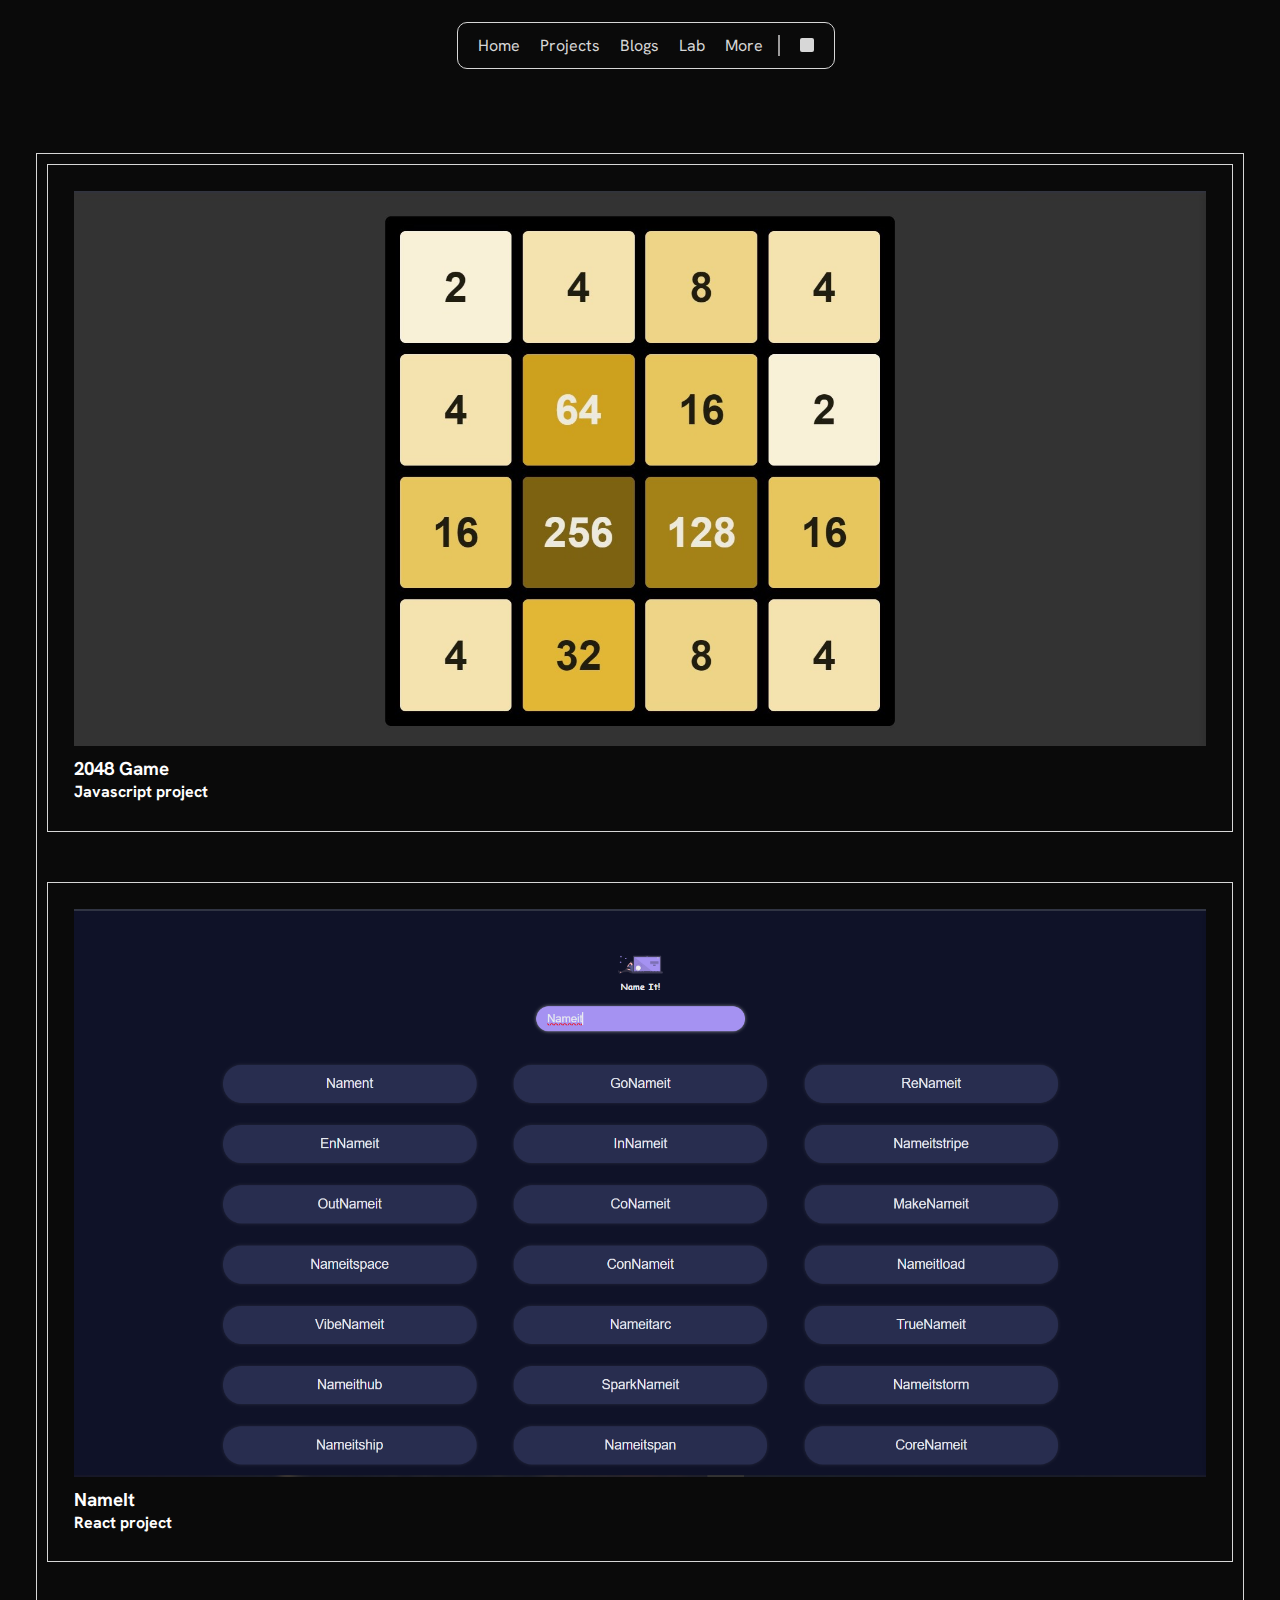
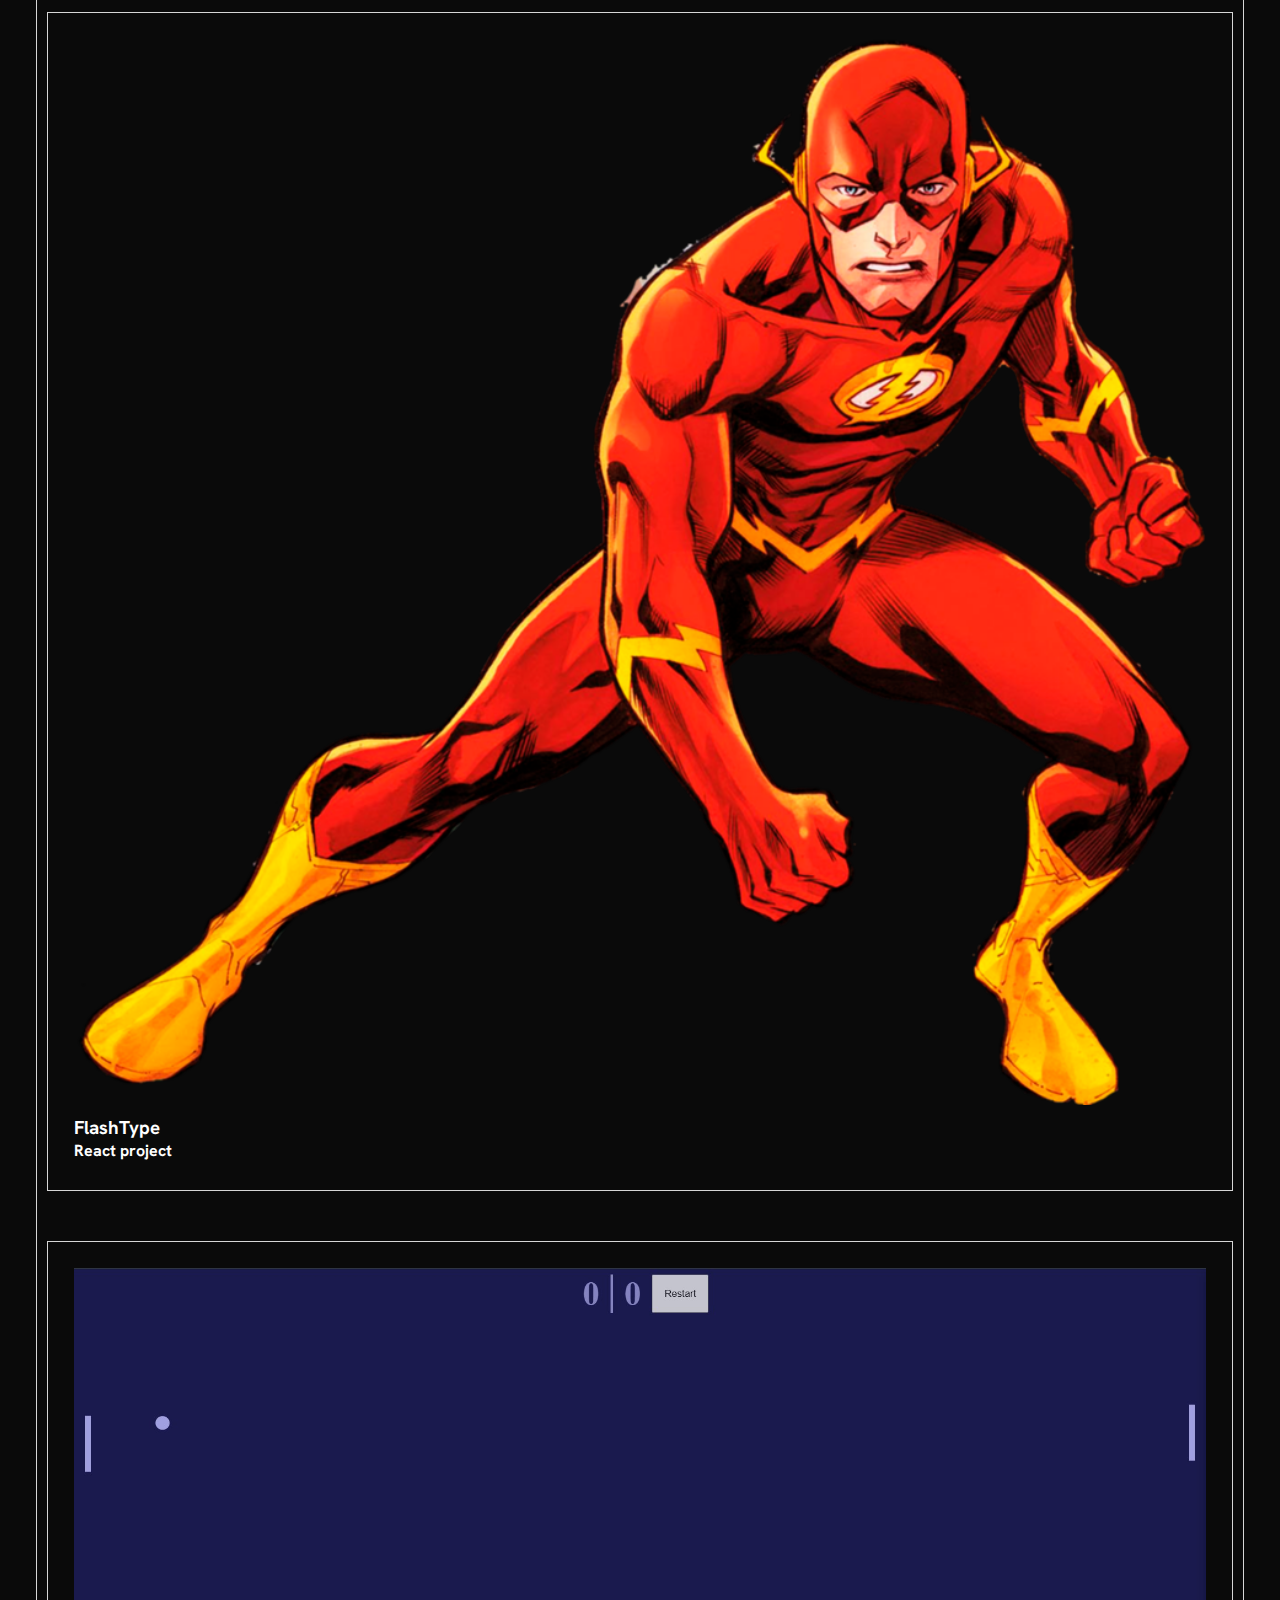
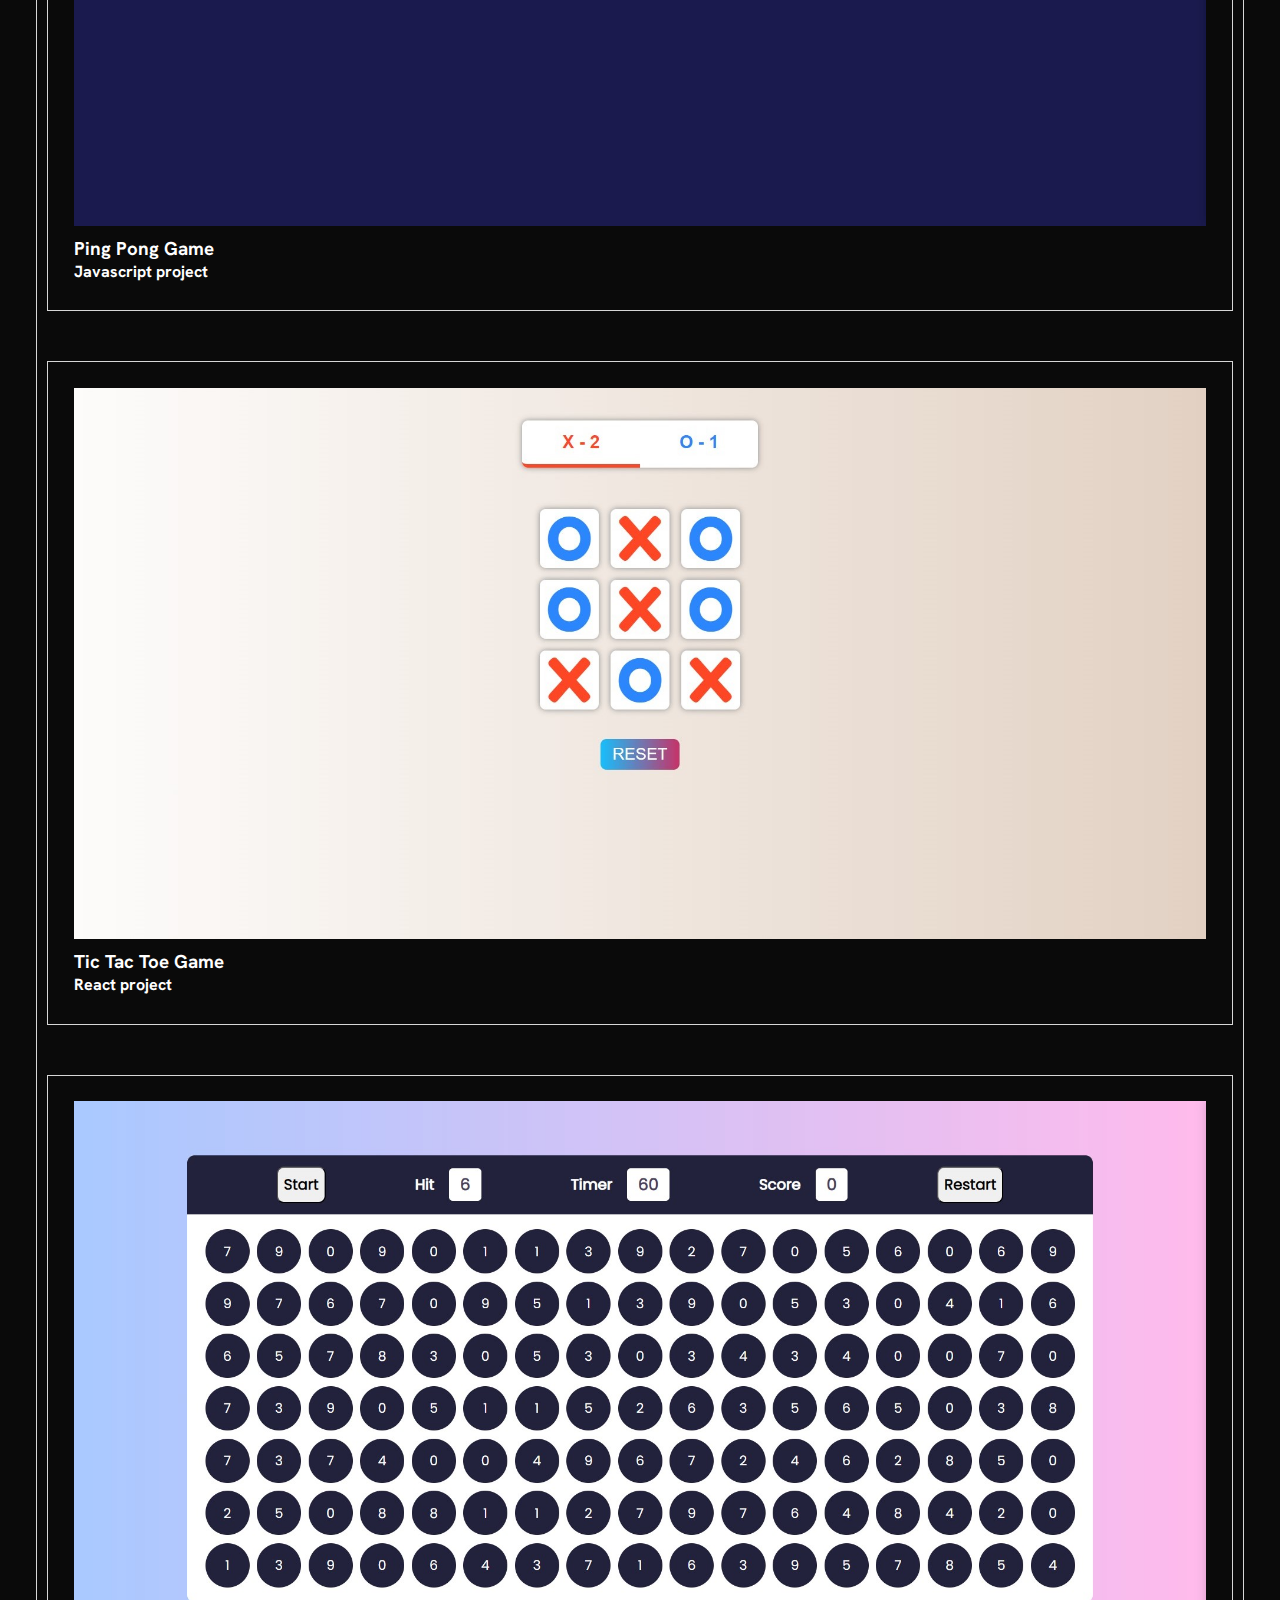
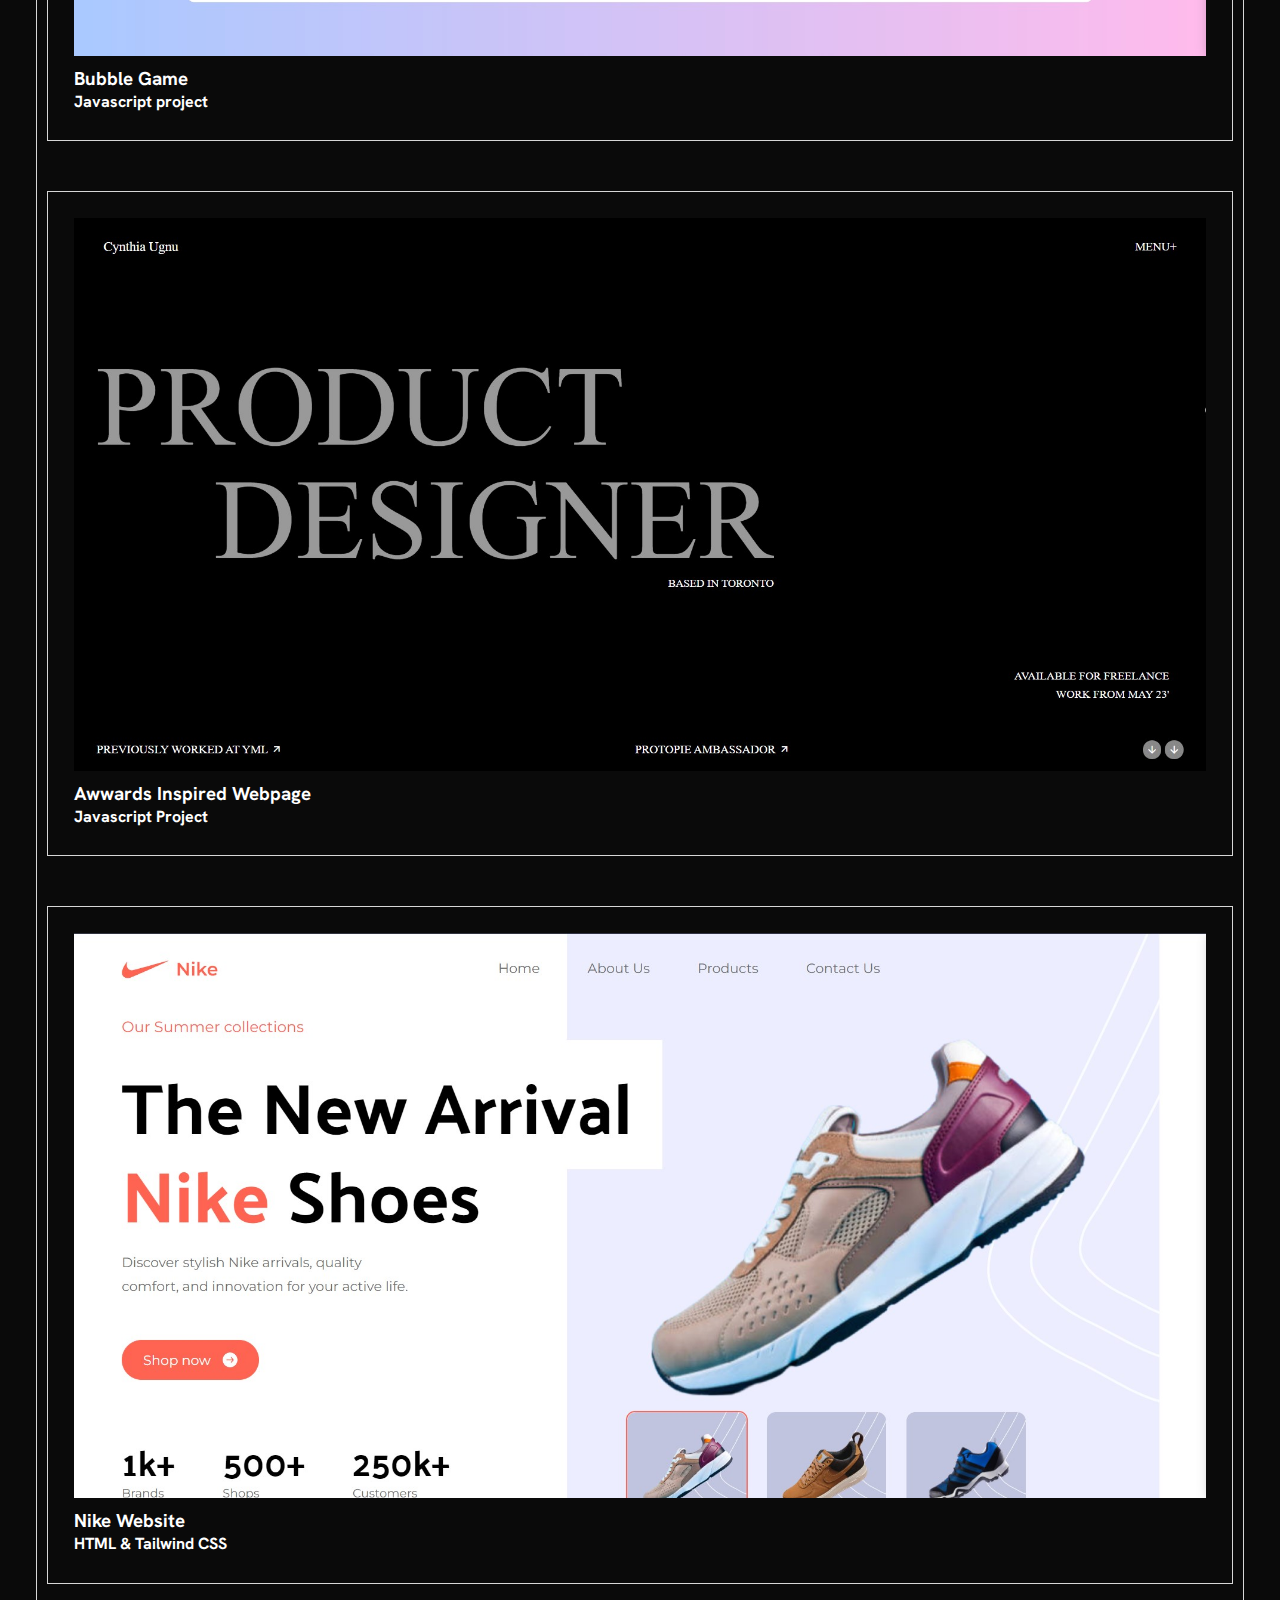
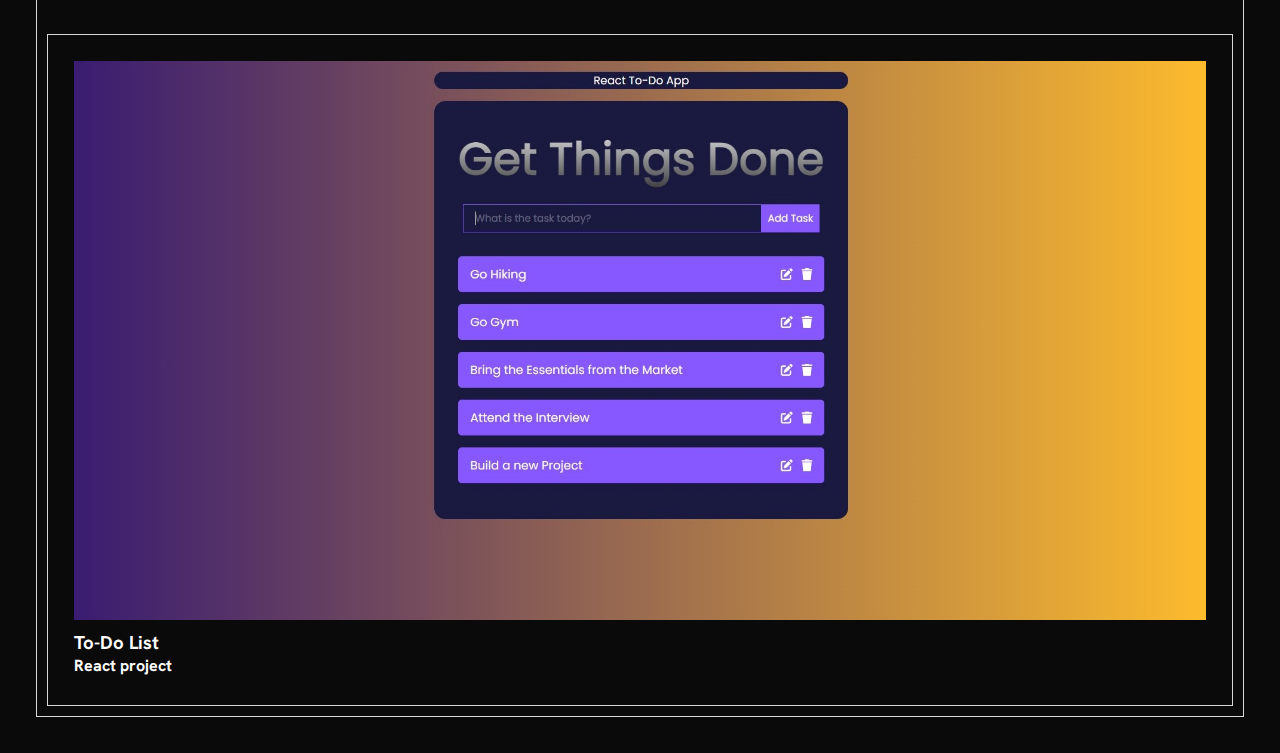
==== components/projects.html @ 7386edda "Adding day-2 files" ====
<!DOCTYPE html>
<html lang="en">

<head>
    <meta charset="UTF-8">
    <meta name="viewport" content="width=device-width, initial-scale=1.0">
    <link rel="stylesheet" href="projects.css">
    <title>Projects Page</title>
</head>

<body>
    <nav class="navbar">
        <div class="navelem">
            <div>
                <a href="../index.html">Home</a>
            </div>
            <div>
                <a href="#">Projects</a>
            </div>
            <div>
                <a href="../components/blogs.html">Blogs</a>
            </div>
            <div>
                <a href="#">Lab</a>
            </div>
            <div class="divider">
                <a href="#">More</a>
            </div>
            <div class="bgmode" id="mode">
            </div>
        </div>
    </nav>
    <main>
        <div class="gridcontainer">
            <div class="grid">
                <div class="griditems item1">
                    <a href="https://2048-game-23-10.vercel.app/">
                        <img src="../Images/projectimages/2048.jpg" alt="">
                        <h3>2048 Game</h3>
                        <h4>Javascript project</h4>
                    </a>
                </div>
                <div class="griditems item2">
                    <a href="https://aab007209.github.io/React-NameIt/">
                        <img src="../Images/projectimages/NameIt.png" alt="">
                        <h3>NameIt</h3>
                        <h4>React project</h4>
                    </a>
                </div>
                <div class="griditems item3">
                    <a href="https://github.com/AAB007209/React-FlashType">
                        <img src="../Images/projectimages/Flashtype.png" alt="">
                        <h3>FlashType</h3>
                        <h4>React project</h4>
                    </a>
                </div>
                <div class="griditems item4">
                    <a href="https://aab007209.github.io/Ping_Pong_Game/">
                        <img src="../Images/projectimages/Ping_Pong_Game.jpg" alt="">
                        <h3>Ping Pong Game</h3>
                        <h4>Javascript project</h4>
                    </a>
                </div>
                <div class="griditems item5">
                    <a href="https://github.com/AAB007209/React_Tic-Tac-Toe-App">
                        <img src="../Images/projectimages/Tic_Tac_Toe_Game.jpg" alt="">
                        <h3>Tic Tac Toe Game</h3>
                        <h4>React project</h4>
                    </a>
                </div>
                <div class="griditems item6">
                    <a href="https://aab007209.github.io/Bubble_Game/">
                        <img src="../Images/projectimages/Bubble_Game.jpg" alt="">
                        <h3>Bubble Game</h3>
                        <h4>Javascript project</h4>
                    </a>
                </div>
                <div class="griditems item5">
                    <a href="https://aab007209.github.io/Awwards_Project_1/">
                        <img src="../Images/projectimages/Awwards1.jpg" alt="">
                        <h3>Awwards Inspired Webpage</h3>
                        <h4>Javascript Project</h4>
                    </a>
                </div>
                <div class="griditems item5">
                    <a href="https://theskyfire-nike-website.netlify.app/">
                        <img src="../Images/projectimages/Nike_Website.jpg" alt="">
                        <h3>Nike Website</h3>
                        <h4>HTML & Tailwind CSS</h4>
                    </a>
                </div>
                <div class="griditems item6">
                    <a href="https://github.com/AAB007209/React_To-Do-App">
                        <img src="../Images/projectimages/To_Do_List.jpg" alt="">
                        <h3>To-Do List</h3>
                        <h4>React project</h4>
                    </a>
                </div>
            </div>
        </div>
    </main>
</body>

</html>
---- components/projects.css ----
@import url("https://fonts.googleapis.com/css2?family=Hanken+Grotesk:wght@300;400;500;600;700;800&family=Playfair+Display:wght@400;500;600;700;800;900&family=Poppins&display=swap");

*,
:after,
:before {
    box-sizing: border-box;
}

* {
    padding: 0;
    margin: 0;
    scroll-behavior: smooth;
    font-family: "Hanken Grotesk", sans-serif;
}

html,
body {
    width: 100vw;
    height: 100vh;
    background-color: #0a0a0a;
    color: #d7d7d7;
}

.navbar {
    display: flex;
    align-items: center;
    justify-content: center;
    width: 100vw;
    height: 8vh;
    margin: 1vh 0.5vw;
}

.navelem {
    display: inherit;
    align-items: inherit;
    justify-content: inherit;
    gap: 20px;
    padding: 12px 20px;
    border: 1px solid #d7d7d7;
    border-radius: 10px;
}

.navelem a {
    text-decoration: none;
    font-size: 16px;
    color: #d7d7d7;
}

.bgmode {
    background-color: #d7d7d7;
    width: 14px;
    height: 14px;
    border-radius: 2px;
}

.divider {
    padding-right: 15px;
    border-right: 2px solid #9c9b9b;
}

main {
    margin: 4vh 0;
    display: flex;
    align-items: center;
    justify-content: center;
}

.gridcontainer {
    display: flex;
    place-items: center;
    margin: 4vh;
}

.grid {
    padding: 10px;
    display: grid;
    gap: 50px 50px;
    border: 1px solid #d7d7d7;
}

.griditems {
    border: 1px solid #d7d7d7;
    padding: 2vw;
}

.griditems img {
    width: 100%;
    height: auto;
    margin-bottom: 5px;
}

.griditems h4 {
    margin-bottom: 3px;
}

.griditems a {
    text-decoration: none;
    color: #fff;
}
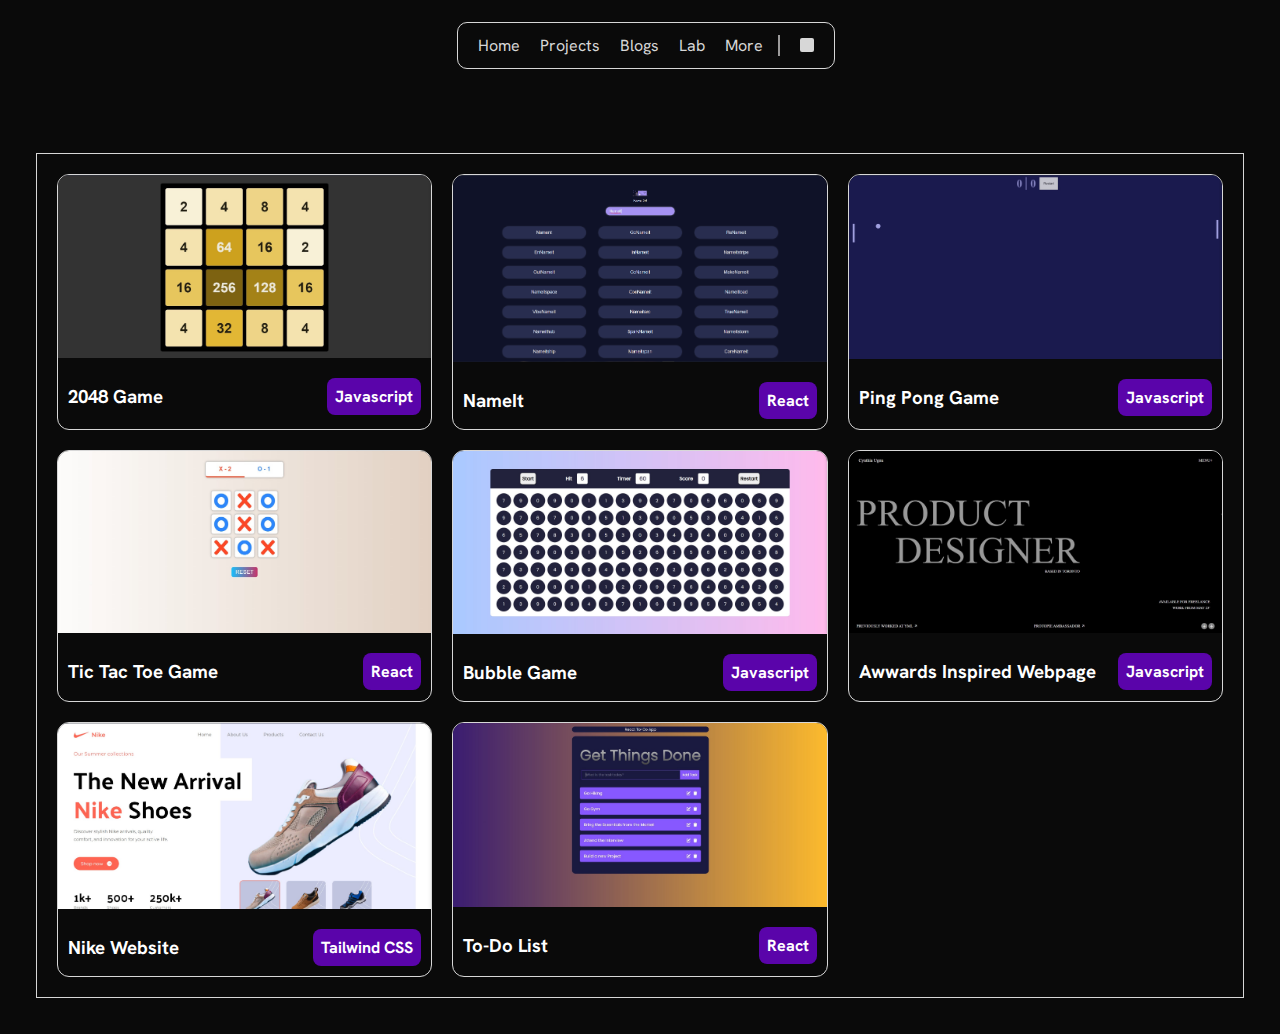
==== commit 6add78d5: ""30-11-23 Updates"" ====
--- a/components/projects.html
+++ b/components/projects.html
@@ -36,64 +36,73 @@
                 <div class="griditems item1">
                     <a href="https://2048-game-23-10.vercel.app/">
                         <img src="../Images/projectimages/2048.jpg" alt="">
-                        <h3>2048 Game</h3>
-                        <h4>Javascript project</h4>
+                        <div class="procardtext">
+                            <h3>2048 Game</h3>
+                            <h4 class="p1">Javascript</h4>
+                        </div>
                     </a>
                 </div>
                 <div class="griditems item2">
                     <a href="https://aab007209.github.io/React-NameIt/">
                         <img src="../Images/projectimages/NameIt.png" alt="">
-                        <h3>NameIt</h3>
-                        <h4>React project</h4>
-                    </a>
-                </div>
-                <div class="griditems item3">
-                    <a href="https://github.com/AAB007209/React-FlashType">
-                        <img src="../Images/projectimages/Flashtype.png" alt="">
-                        <h3>FlashType</h3>
-                        <h4>React project</h4>
+                        <div class="procardtext">
+                            <h3>NameIt</h3>
+                            <h4 class="p1">React</h4>
+                        </div>
                     </a>
                 </div>
                 <div class="griditems item4">
                     <a href="https://aab007209.github.io/Ping_Pong_Game/">
                         <img src="../Images/projectimages/Ping_Pong_Game.jpg" alt="">
-                        <h3>Ping Pong Game</h3>
-                        <h4>Javascript project</h4>
+                        <div class="procardtext">
+                            <h3>Ping Pong Game</h3>
+                            <h4 class="p1">Javascript</h4>
+                        </div>
                     </a>
                 </div>
                 <div class="griditems item5">
                     <a href="https://github.com/AAB007209/React_Tic-Tac-Toe-App">
                         <img src="../Images/projectimages/Tic_Tac_Toe_Game.jpg" alt="">
-                        <h3>Tic Tac Toe Game</h3>
-                        <h4>React project</h4>
+                        <div class="procardtext">
+                            <h3>Tic Tac Toe Game</h3>
+                            <h4 class="p1">React</h4>
+                        </div>
                     </a>
                 </div>
                 <div class="griditems item6">
                     <a href="https://aab007209.github.io/Bubble_Game/">
                         <img src="../Images/projectimages/Bubble_Game.jpg" alt="">
-                        <h3>Bubble Game</h3>
-                        <h4>Javascript project</h4>
+                        <div class="procardtext">
+                            <h3>Bubble Game</h3>
+                            <h4 class="p1">Javascript</h4>
+                        </div>
                     </a>
                 </div>
                 <div class="griditems item5">
                     <a href="https://aab007209.github.io/Awwards_Project_1/">
                         <img src="../Images/projectimages/Awwards1.jpg" alt="">
-                        <h3>Awwards Inspired Webpage</h3>
-                        <h4>Javascript Project</h4>
+                        <div class="procardtext">
+                            <h3>Awwards Inspired Webpage</h3>
+                            <h4 class="p1">Javascript</h4>
+                        </div>
                     </a>
                 </div>
                 <div class="griditems item5">
                     <a href="https://theskyfire-nike-website.netlify.app/">
                         <img src="../Images/projectimages/Nike_Website.jpg" alt="">
-                        <h3>Nike Website</h3>
-                        <h4>HTML & Tailwind CSS</h4>
+                        <div class="procardtext">
+                            <h3>Nike Website</h3>
+                            <h4 class="p1">Tailwind CSS</h4>
+                        </div>
                     </a>
                 </div>
                 <div class="griditems item6">
                     <a href="https://github.com/AAB007209/React_To-Do-App">
                         <img src="../Images/projectimages/To_Do_List.jpg" alt="">
-                        <h3>To-Do List</h3>
-                        <h4>React project</h4>
+                        <div class="procardtext">
+                            <h3>To-Do List</h3>
+                            <h4 class="p1">React</h4>
+                        </div>
                     </a>
                 </div>
             </div>
--- a/components/projects.css
+++ b/components/projects.css
@@ -72,28 +72,82 @@
 }
 
 .grid {
-    padding: 10px;
+    padding: 20px;
     display: grid;
-    gap: 50px 50px;
+    gap: 30px;
     border: 1px solid #d7d7d7;
 }
 
 .griditems {
     border: 1px solid #d7d7d7;
-    padding: 2vw;
+    border-radius: 12px;
+    overflow: hidden;
 }
 
 .griditems img {
     width: 100%;
     height: auto;
-    margin-bottom: 5px;
 }
 
-.griditems h4 {
-    margin-bottom: 3px;
+.procardtext {
+    color: white;
+    display: flex;
+    align-items: center;
+    justify-content: space-between;
+    padding: 10px;
+}
+
+.p1 {
+    background-color: rgb(90, 4, 170);
+    padding: 8px;
+    border-radius: 8px;
 }
 
 .griditems a {
     text-decoration: none;
-    color: #fff;
 }
+
+
+@media ((min-width: 575px) and (max-width: 885px)) {
+
+    main {
+        margin: 4vh 0;
+        display: flex;
+        align-items: center;
+        justify-content: center;
+    }
+
+    .grid {
+        padding: 10px;
+        display: grid;
+        grid-template-columns: repeat(2, 1fr);
+        gap: 20px 20px;
+        border: 1px solid #d7d7d7;
+    }
+
+}
+
+@media ((min-width: 885px)) {
+
+    main {
+        margin: 4vh 0;
+        display: flex;
+        align-items: center;
+        justify-content: center;
+    }
+
+    .grid {
+        padding: 20px;
+        display: grid;
+        grid-template-columns: repeat(3, 1fr);
+        gap: 20px 20px;
+        border: 1px solid #d7d7d7;
+    }
+
+    .griditems img {
+        width: 100%;
+        height: auto;
+        margin-bottom: 5px;
+    }
+
+}